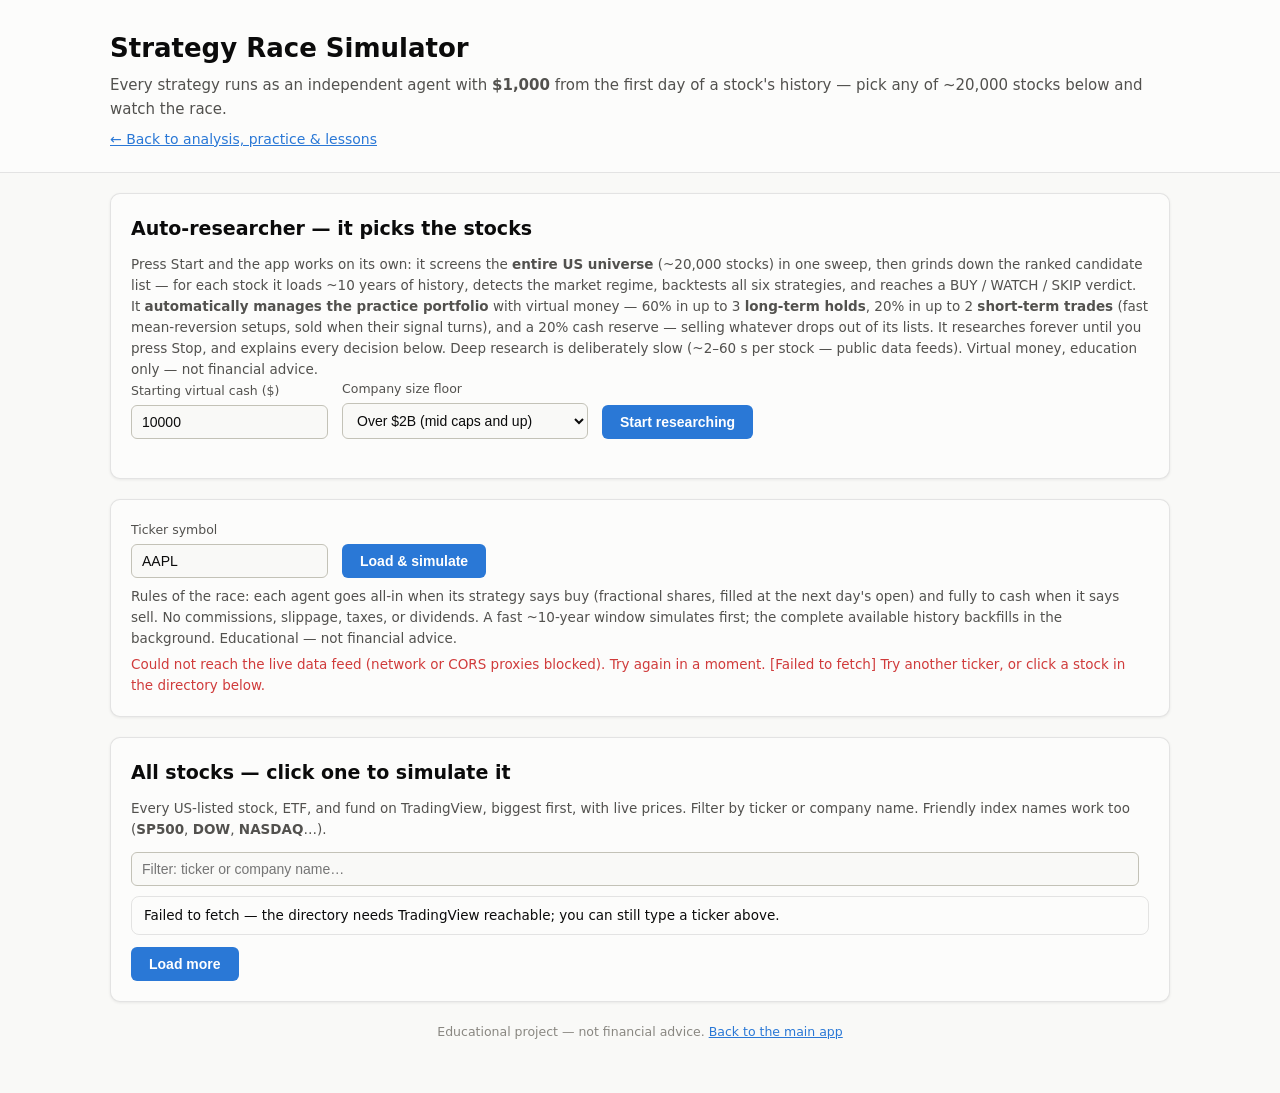
==== simulation.html @ 6d4a43d4 "updating stock analysis" ====
<!DOCTYPE html>
<html lang="en">
<head>
  <meta charset="UTF-8" />
  <meta name="viewport" content="width=device-width, initial-scale=1.0" />
  <title>Strategy Race Simulator — Stock Analysis &amp; Strategy Lab</title>
  <!-- ?v= busts stale browser caches — bump it when shipping changes -->
  <link rel="stylesheet" href="css/styles.css?v=13" />
</head>
<body>
  <header class="app-header">
    <div class="header-inner">
      <h1>Strategy Race Simulator</h1>
      <p class="subtitle">Every strategy runs as an independent agent with <b>$1,000</b> from the first day of a stock's history — pick any of ~20,000 stocks below and watch the race.</p>
      <p class="header-links"><a href="index.html">&larr; Back to analysis, practice &amp; lessons</a></p>
    </div>
  </header>

  <main class="container">

    <!-- ============ Auto-researcher ============ -->
    <section class="panel" id="auto-panel" aria-label="Auto researcher">
      <h2>Auto-researcher — it picks the stocks</h2>
      <p class="hint">
        Press Start and the app works on its own: it screens the <b>entire US universe</b>
        (~20,000 stocks) in one sweep, then grinds down the ranked candidate list — for each stock
        it loads ~10 years of history, detects the market regime, backtests all six strategies,
        and reaches a BUY / WATCH / SKIP verdict. It <b>automatically manages the practice
        portfolio</b> with virtual money — 60% in up to 3 <b>long-term holds</b>, 20% in up to 2
        <b>short-term trades</b> (fast mean-reversion setups, sold when their signal turns), and a
        20% cash reserve — selling whatever drops out of its lists. It researches forever until
        you press Stop, and explains every decision below. Deep research is
        deliberately slow (~2–60&nbsp;s per stock — public data feeds). Virtual money, education
        only — not financial advice.
      </p>
      <div class="controls-row">
        <div class="control">
          <label for="auto-capital">Starting virtual cash ($)</label>
          <input id="auto-capital" type="number" value="10000" min="100" step="100" />
        </div>
        <div class="control">
          <label for="auto-mincap">Company size floor</label>
          <select id="auto-mincap">
            <option value="300000000">Over $300M (small caps and up)</option>
            <option value="2000000000" selected>Over $2B (mid caps and up)</option>
            <option value="10000000000">Over $10B (large caps only)</option>
          </select>
        </div>
        <div class="control control-btn">
          <button id="auto-start" class="btn btn-primary" type="button">Start researching</button>
        </div>
      </div>
      <p class="status" id="auto-status" role="status"></p>
      <div class="tiles" id="auto-portfolio" hidden></div>
      <div id="auto-brief" hidden>
        <div class="reco-card" id="auto-summary"></div>
        <div class="table-wrap" id="auto-holdings-wrap" hidden>
          <h3>What it holds right now</h3>
          <table id="auto-holdings">
            <thead>
              <tr>
                <th>Holding</th>
                <th>Plan</th>
                <th>Strategy</th>
                <th>Invested</th>
                <th>Now worth</th>
                <th>Return</th>
                <th>Held since</th>
              </tr>
            </thead>
            <tbody></tbody>
          </table>
        </div>
      </div>
      <div class="auto-log" id="auto-log" hidden></div>
      <div id="auto-results" hidden>
        <div class="reco-card" id="auto-reco"></div>
        <p class="hint" id="auto-table-note"></p>
        <div class="table-wrap">
          <table id="auto-table">
            <thead>
              <tr>
                <th>#</th>
                <th>Stock</th>
                <th>Verdict</th>
                <th>Score</th>
                <th>TV rating</th>
                <th>Best strategy</th>
                <th>Signal</th>
                <th>Strategy vs B&amp;H</th>
                <th>Regime / reason</th>
              </tr>
            </thead>
            <tbody></tbody>
          </table>
        </div>
        <div class="sim-actions">
          <button id="auto-save" class="btn btn-primary" type="button">Save research report (JSON)</button>
        </div>
      </div>
    </section>

    <!-- ============ Pick a stock ============ -->
    <section class="panel" aria-label="Simulation controls">
      <div class="controls-row">
        <div class="control">
          <label for="symbol-input">Ticker symbol</label>
          <input id="symbol-input" type="text" value="AAPL" autocomplete="off" spellcheck="false" placeholder="e.g. AAPL, MSFT, SP500" />
        </div>
        <div class="control control-btn">
          <button id="sim-load-btn" class="btn btn-primary" type="button">Load &amp; simulate</button>
        </div>
      </div>
      <p class="hint">
        Rules of the race: each agent goes all-in when its strategy says buy (fractional shares,
        filled at the next day's open) and fully to cash when it says sell. No commissions,
        slippage, taxes, or dividends. A fast ~10-year window simulates first; the complete
        available history backfills in the background. Educational — not financial advice.
      </p>
      <p class="status" id="sim-status" role="status"></p>
    </section>

    <!-- ============ The race ============ -->
    <section class="panel" id="sim-section" hidden>
      <h2 id="sim-title">Strategy race</h2>
      <div class="chart-toggles" role="group" aria-label="Simulation chart options">
        <label class="toggle"><input type="checkbox" id="sim-log" /> Log scale</label>
      </div>
      <div class="legend" id="sim-legend"></div>
      <div class="chart-wrap">
        <canvas id="sim-chart" height="320"></canvas>
      </div>
      <p class="hint" id="sim-point-note"></p>
      <div class="table-wrap">
        <table id="sim-table">
          <caption id="sim-caption"></caption>
          <thead>
            <tr>
              <th>Agent (strategy)</th>
              <th>Final value</th>
              <th>Total return</th>
              <th>Growth / year</th>
              <th>Max drawdown</th>
              <th>Trades</th>
              <th>Win rate</th>
              <th>Right now</th>
            </tr>
          </thead>
          <tbody></tbody>
        </table>
      </div>
      <div class="sim-actions">
        <button id="sim-save-json" class="btn btn-primary" type="button">Save results to file (JSON)</button>
        <button id="sim-save-csv" class="btn btn-secondary" type="button">Save equity curves (CSV)</button>
      </div>
      <p class="hint">The JSON file holds the leaderboard, every agent's stats, and its full trade log; the CSV holds the day-by-day portfolio value of every agent — ready for a spreadsheet.</p>

      <div class="table-wrap" id="sim-compare-wrap" hidden>
        <h3>Stocks you've raced this session</h3>
        <table id="sim-compare">
          <thead>
            <tr>
              <th>Symbol</th>
              <th>Period</th>
              <th>Days</th>
              <th>Race winner</th>
              <th>Winner's $1,000 became</th>
              <th>Buy &amp; Hold's $1,000</th>
            </tr>
          </thead>
          <tbody></tbody>
        </table>
        <p class="hint">Click any row to jump back to that stock's race.</p>
      </div>
    </section>

    <!-- ============ All stocks ============ -->
    <section class="panel" aria-label="All stocks">
      <h2>All stocks — click one to simulate it</h2>
      <p class="hint">Every US-listed stock, ETF, and fund on TradingView, biggest first, with live prices. Filter by ticker or company name. Friendly index names work too (<b>SP500</b>, <b>DOW</b>, <b>NASDAQ</b>…).</p>
      <div class="dir-controls">
        <input id="sim-dir-filter" type="text" placeholder="Filter: ticker or company name…" autocomplete="off" />
        <span class="hint" id="sim-dir-count"></span>
      </div>
      <div class="dir-list" id="sim-dir-list"></div>
      <button class="btn btn-primary" id="sim-dir-more" type="button">Load more</button>
    </section>

    <footer class="app-footer">
      <p>Educational project — not financial advice. <a href="index.html">Back to the main app</a></p>
    </footer>
  </main>

  <script src="js/indicators.js?v=13"></script>
  <script src="js/data.js?v=13"></script>
  <script src="js/strategies.js?v=13"></script>
  <script src="js/simulation.js?v=13"></script>
  <script src="js/practice.js?v=13"></script>
  <script src="js/chart.js?v=13"></script>
  <script src="js/sim-page.js?v=13"></script>
  <script src="js/auto-research.js?v=13"></script>
</body>
</html>
---- css/styles.css ----
/* ============================================================
   Theme tokens — light by default, dark via prefers-color-scheme.
   Series colors are a validated categorical palette; status
   green/red are reserved for up/down and never used as a series.
   ============================================================ */
:root {
  --page:            #f9f9f7;
  --surface-1:       #fcfcfb;
  --text-primary:    #0b0b0b;
  --text-secondary:  #52514e;
  --text-muted:      #898781;
  --gridline:        #e1e0d9;
  --baseline:        #c3c2b7;
  --border:          rgba(11, 11, 11, 0.10);

  --series-1: #2a78d6;   /* blue   — price / primary line */
  --series-2: #1baf7a;   /* aqua   — SMA 20 */
  --series-3: #eda100;   /* yellow — SMA 50 */
  --series-4: #4a3aa7;   /* violet — Bollinger */
  --diverge-neg: #e34948; /* red pole of blue<->red diverging (MACD histogram) */

  /* Simulation agents — first six slots of the validated categorical
     order (adjacent-pair CVD-safe); one fixed color per strategy. */
  --sim-1: #2a78d6;   /* blue    — MA Crossover */
  --sim-2: #eb6834;   /* orange  — RSI Reversion */
  --sim-3: #1baf7a;   /* aqua    — MACD Momentum */
  --sim-4: #eda100;   /* yellow  — Bollinger Reversion */
  --sim-5: #e87ba4;   /* magenta — TS Momentum */
  --sim-6: #008300;   /* green   — Buy & Hold */

  --status-good:     #0ca30c;
  --status-critical: #d03b3b;
  --delta-up:        #006300;
  --delta-down:      #d03b3b;

  --accent:       #2a78d6;
  --accent-ink:   #ffffff;
  --radius: 10px;
  --shadow: 0 1px 3px rgba(11, 11, 11, 0.07);
}

@media (prefers-color-scheme: dark) {
  :root {
    --page:            #0d0d0d;
    --surface-1:       #1a1a19;
    --text-primary:    #ffffff;
    --text-secondary:  #c3c2b7;
    --text-muted:      #898781;
    --gridline:        #2c2c2a;
    --baseline:        #383835;
    --border:          rgba(255, 255, 255, 0.10);

    --series-1: #3987e5;
    --series-2: #199e70;
    --series-3: #c98500;
    --series-4: #9085e9;
    --diverge-neg: #e66767;

    --sim-1: #3987e5;
    --sim-2: #d95926;
    --sim-3: #199e70;
    --sim-4: #c98500;
    --sim-5: #d55181;
    --sim-6: #008300;

    --status-good:     #0ca30c;
    --status-critical: #d03b3b;
    --delta-up:        #0ca30c;
    --delta-down:      #e66767;

    --accent:     #3987e5;
    --accent-ink: #0b0b0b;
  }
}

* { box-sizing: border-box; }

/* The hidden attribute must always win, even over display:grid/flex rules. */
[hidden] { display: none !important; }

body {
  margin: 0;
  background: var(--page);
  color: var(--text-primary);
  font-family: system-ui, -apple-system, "Segoe UI", sans-serif;
  line-height: 1.55;
}

a { color: var(--accent); }

/* ============ Layout ============ */
.app-header {
  background: var(--surface-1);
  border-bottom: 1px solid var(--border);
  padding: 28px 0 22px;
}
.header-inner, .container {
  max-width: 1100px;
  margin: 0 auto;
  padding: 0 20px;
}
.app-header h1 { margin: 0 0 6px; font-size: 26px; }
.subtitle { margin: 0; color: var(--text-secondary); font-size: 15px; }

.container { padding-top: 20px; padding-bottom: 40px; }

.panel {
  background: var(--surface-1);
  border: 1px solid var(--border);
  border-radius: var(--radius);
  box-shadow: var(--shadow);
  padding: 20px;
  margin-bottom: 20px;
}
.panel h2 { margin: 0 0 10px; font-size: 19px; }
.panel h3 { margin: 22px 0 8px; font-size: 15px; }

.hint { color: var(--text-secondary); font-size: 13.5px; margin: 8px 0 0; }
.muted { color: var(--text-muted); }

/* ============ Controls ============ */
.controls-row {
  display: flex;
  flex-wrap: wrap;
  gap: 14px;
  align-items: flex-end;
}
.control { display: flex; flex-direction: column; gap: 4px; }
.control label { font-size: 12.5px; color: var(--text-secondary); }
.control input, .control select {
  background: var(--page);
  color: var(--text-primary);
  border: 1px solid var(--baseline);
  border-radius: 6px;
  padding: 8px 10px;
  font-size: 14px;
  min-width: 160px;
}
.control input:focus, .control select:focus {
  outline: 2px solid var(--accent);
  outline-offset: 1px;
}
.btn {
  border: none;
  border-radius: 6px;
  padding: 9px 18px;
  font-size: 14px;
  font-weight: 600;
  cursor: pointer;
}
.btn-primary { background: var(--accent); color: var(--accent-ink); }
.btn-primary:hover { filter: brightness(1.08); }
.btn-primary:disabled { opacity: 0.6; cursor: wait; }
.btn-secondary {
  background: var(--page);
  color: var(--text-secondary);
  border: 1px solid var(--baseline);
}
.btn-secondary:hover { border-color: var(--accent); color: var(--text-primary); }

.symbol-box { display: flex; gap: 8px; }
.symbol-box input { min-width: 110px; flex: 1; }

/* ============ Symbol directory (Browse all) ============ */
.dir-controls { display: flex; gap: 10px; align-items: center; margin: 12px 0 10px; flex-wrap: wrap; }
.dir-controls input {
  flex: 1;
  min-width: 200px;
  background: var(--page);
  border: 1px solid var(--baseline);
  border-radius: 6px;
  padding: 8px 10px;
  color: var(--text-primary);
  font-size: 14px;
}
.dir-controls input:focus { outline: 2px solid var(--accent); outline-offset: 1px; }
.dir-list {
  max-height: 50vh;
  overflow-y: auto;
  border: 1px solid var(--border);
  border-radius: 8px;
  margin-bottom: 12px;
}
.dir-row {
  display: flex;
  gap: 10px;
  align-items: baseline;
  width: 100%;
  text-align: left;
  background: none;
  border: none;
  border-bottom: 1px solid var(--gridline);
  padding: 8px 12px;
  font: inherit;
  font-size: 13.5px;
  color: var(--text-primary);
  cursor: pointer;
}
.dir-row:last-child { border-bottom: none; }
.dir-row:hover { background: color-mix(in srgb, var(--accent) 10%, transparent); }
.dir-sym { font-weight: 700; min-width: 64px; }
.dir-name { flex: 1; color: var(--text-secondary); overflow: hidden; text-overflow: ellipsis; white-space: nowrap; }
.dir-price { font-variant-numeric: tabular-nums; }
.dir-chg { min-width: 62px; text-align: right; font-variant-numeric: tabular-nums; }
.dir-chg.up { color: var(--delta-up); }
.dir-chg.down { color: var(--delta-down); }
.dir-cap { color: var(--text-muted); min-width: 54px; text-align: right; font-size: 12px; }
#dir-more { width: 100%; }

.status { font-size: 13.5px; margin: 6px 0 0; min-height: 1em; color: var(--text-secondary); }
.status.error { color: var(--status-critical); }

/* ============ Symbol search ============ */
.search-row { margin-top: 14px; }
.search-control { position: relative; max-width: 520px; }
.search-box { display: flex; gap: 8px; }
.search-box input { flex: 1; }
.search-results {
  position: absolute;
  top: 100%;
  left: 0;
  right: 0;
  z-index: 50;
  background: var(--surface-1);
  border: 1px solid var(--border);
  border-radius: 8px;
  box-shadow: 0 6px 20px rgba(0,0,0,0.25);
  margin-top: 4px;
  overflow: hidden;
}
.search-result {
  display: flex;
  justify-content: space-between;
  align-items: baseline;
  gap: 10px;
  width: 100%;
  text-align: left;
  background: none;
  border: none;
  border-bottom: 1px solid var(--gridline);
  padding: 8px 12px;
  font: inherit;
  font-size: 13.5px;
  color: var(--text-primary);
  cursor: pointer;
}
.search-result:last-child { border-bottom: none; }
.search-result:hover { background: color-mix(in srgb, var(--accent) 10%, transparent); }
.search-result .sr-symbol { font-weight: 700; white-space: nowrap; }
.search-result .sr-name {
  flex: 1;
  color: var(--text-secondary);
  overflow: hidden;
  text-overflow: ellipsis;
  white-space: nowrap;
}
.search-result .sr-exch { color: var(--text-muted); font-size: 12px; white-space: nowrap; }

/* ============ Stat tiles ============ */
.tiles {
  display: grid;
  grid-template-columns: repeat(auto-fit, minmax(170px, 1fr));
  gap: 14px;
  margin-bottom: 20px;
}
.tile {
  background: var(--surface-1);
  border: 1px solid var(--border);
  border-radius: var(--radius);
  box-shadow: var(--shadow);
  padding: 14px 16px;
}
.tile-label { font-size: 12.5px; color: var(--text-secondary); }
.tile-value { font-size: 24px; font-weight: 600; margin: 2px 0; }
.tile-delta { font-size: 12.5px; font-weight: 600; }
.tile-delta.up   { color: var(--delta-up); }
.tile-delta.down { color: var(--delta-down); }
.tile-delta.muted { color: var(--text-muted); font-weight: 400; }

/* ============ Charts ============ */
.chart-header {
  display: flex;
  flex-wrap: wrap;
  justify-content: space-between;
  align-items: baseline;
  gap: 10px;
}
.chart-toggles { display: flex; flex-wrap: wrap; gap: 12px; }
.toggle {
  font-size: 13px;
  color: var(--text-secondary);
  display: inline-flex;
  align-items: center;
  gap: 5px;
  cursor: pointer;
}

.legend {
  display: flex;
  flex-wrap: wrap;
  gap: 16px;
  margin: 8px 0 4px;
  font-size: 12.5px;
  color: var(--text-secondary);
}
.legend-item { display: inline-flex; align-items: center; gap: 6px; }
.legend-swatch {
  width: 14px; height: 3px; border-radius: 2px; display: inline-block;
}
.legend-swatch.dot { width: 9px; height: 9px; border-radius: 50%; }

.chart-tools {
  display: flex;
  flex-wrap: wrap;
  align-items: center;
  gap: 6px;
  margin: 12px 0 2px;
}
.tools-label { font-size: 12.5px; color: var(--text-secondary); margin-right: 2px; }
.tool-btn {
  background: var(--page);
  color: var(--text-secondary);
  border: 1px solid var(--baseline);
  border-radius: 6px;
  padding: 4px 12px;
  font-size: 12.5px;
  font-weight: 600;
  cursor: pointer;
}
.tool-btn:hover { border-color: var(--accent); color: var(--text-primary); }
.tool-btn.active {
  background: var(--accent);
  border-color: var(--accent);
  color: var(--accent-ink);
}
.tool-btn.tool-reset { margin-left: 8px; }
.tool-hint { font-size: 12px; color: var(--text-muted); margin-left: 6px; }

.chart-wrap { position: relative; }
.chart-wrap canvas {
  width: 100%;
  display: block;
  /* A click/tap must never zoom the page or select text around the chart. */
  touch-action: manipulation;
  user-select: none;
  -webkit-user-select: none;
  -webkit-tap-highlight-color: transparent;
}
.subchart-title {
  font-size: 13px !important;
  color: var(--text-secondary);
  margin: 18px 0 4px !important;
  font-weight: 600;
}

/* Details card for the clicked chart point */
.point-details {
  position: relative;
  border: 1px solid var(--border);
  border-left: 4px solid var(--accent);
  border-radius: var(--radius);
  background: color-mix(in srgb, var(--accent) 4%, var(--surface-1));
  padding: 12px 16px;
  margin: 10px 0 4px;
}
.pd-date { font-weight: 600; font-size: 14px; margin-bottom: 8px; }
.pd-grid {
  display: grid;
  grid-template-columns: repeat(auto-fill, minmax(118px, 1fr));
  gap: 8px 16px;
}
.pd-label { font-size: 11.5px; color: var(--text-muted); white-space: nowrap; }
.pd-value {
  font-size: 14px;
  font-weight: 600;
  font-variant-numeric: tabular-nums;
  /* Never wrap: a value spilling to a second line would change the panel
     height on every click and shift the charts below it. */
  white-space: nowrap;
}
.pd-value.up   { color: var(--delta-up); }
.pd-value.down { color: var(--delta-down); }

/* ============ Tables ============ */
.table-wrap { overflow-x: auto; margin-top: 12px; }
table {
  border-collapse: collapse;
  width: 100%;
  font-size: 13px;
}
caption {
  text-align: left;
  color: var(--text-secondary);
  font-size: 12.5px;
  padding-bottom: 6px;
}
th, td {
  text-align: right;
  padding: 7px 10px;
  border-bottom: 1px solid var(--gridline);
  font-variant-numeric: tabular-nums;
  white-space: nowrap;
}
th:first-child, td:first-child { text-align: left; }
th {
  color: var(--text-secondary);
  font-weight: 600;
  border-bottom: 1px solid var(--baseline);
}
tr.recommended td { background: color-mix(in srgb, var(--accent) 8%, transparent); }

.signal-badge {
  display: inline-flex;
  align-items: center;
  gap: 5px;
  font-weight: 600;
  font-size: 12.5px;
  padding: 2px 9px;
  border-radius: 999px;
  border: 1px solid var(--border);
}
.signal-buy  { color: var(--delta-up); }
.signal-sell { color: var(--delta-down); }
.signal-hold { color: var(--text-secondary); }

/* ============ Recommendation card ============ */
.reco-card {
  border: 1px solid var(--border);
  border-left: 4px solid var(--accent);
  border-radius: var(--radius);
  padding: 16px 18px;
  margin: 6px 0 8px;
  background: color-mix(in srgb, var(--accent) 5%, var(--surface-1));
}
.reco-card h3 { margin: 0 0 4px !important; font-size: 17px !important; }
.reco-card .reco-signal { margin: 6px 0; }
.reco-card p { margin: 6px 0; font-size: 14px; color: var(--text-secondary); }
.reco-card ul { margin: 6px 0; padding-left: 20px; font-size: 14px; color: var(--text-secondary); }
.reco-card .learn-link {
  background: none; border: none; padding: 0;
  color: var(--accent); font-size: 14px; cursor: pointer; text-decoration: underline;
}

/* ============ Buy verdict & position sizing ============ */
.plan-block {
  border-top: 1px solid var(--border);
  margin-top: 14px;
  padding-top: 12px;
}
.plan-block h4 { margin: 0 0 8px; font-size: 15px; color: var(--text-primary); }
.plan-capital { font-size: 13.5px; color: var(--text-secondary); margin-bottom: 8px; }
.plan-capital input {
  width: 110px;
  background: var(--page);
  border: 1px solid var(--baseline);
  border-radius: 6px;
  padding: 5px 8px;
  color: var(--text-primary);
  font-size: 13.5px;
  font-variant-numeric: tabular-nums;
}
.plan-verdict { font-size: 14.5px; margin: 8px 0; }
.plan-verdict.no-buy b { color: var(--delta-down); }
.plan-verdict.ok-buy b { color: var(--delta-up); }
.plan-details { margin: 6px 0; padding-left: 20px; font-size: 13.5px; color: var(--text-secondary); }

/* ============ Learn grid ============ */
.learn-group-title {
  margin: 22px 0 0;
  font-size: 15px;
}
.learn-group-title .muted { font-weight: 400; font-size: 13px; }
.learn-grid {
  display: grid;
  grid-template-columns: repeat(auto-fill, minmax(240px, 1fr));
  gap: 14px;
  margin-top: 14px;
}
.learn-card {
  text-align: left;
  background: var(--page);
  border: 1px solid var(--border);
  border-radius: var(--radius);
  padding: 16px;
  cursor: pointer;
  font: inherit;
  color: inherit;
  transition: border-color 0.15s, transform 0.15s;
}
.learn-card:hover { border-color: var(--accent); transform: translateY(-2px); }
.learn-card h3 { margin: 0 0 6px; font-size: 15px; }
.learn-card .card-type {
  display: inline-block;
  font-size: 11px;
  font-weight: 600;
  text-transform: uppercase;
  letter-spacing: 0.05em;
  color: var(--text-muted);
  margin-bottom: 8px;
}
.learn-card p { margin: 0; font-size: 13px; color: var(--text-secondary); }

/* ============ Modal ============ */
.modal-backdrop[hidden] { display: none; }
.modal-backdrop {
  position: fixed;
  inset: 0;
  background: rgba(0, 0, 0, 0.45);
  display: flex;
  align-items: flex-start;
  justify-content: center;
  padding: 40px 16px;
  overflow-y: auto;
  z-index: 100;
}
.modal {
  position: relative;
  background: var(--surface-1);
  border-radius: 12px;
  max-width: 680px;
  width: 100%;
  padding: 26px 28px;
  box-shadow: 0 10px 40px rgba(0,0,0,0.3);
}
.modal h2 { margin: 0 0 2px; font-size: 21px; }
.modal .lesson-type { color: var(--text-muted); font-size: 12.5px; text-transform: uppercase; letter-spacing: 0.05em; font-weight: 600; }
.modal h3 { margin: 18px 0 6px; font-size: 15px; }
.modal p, .modal li { font-size: 14px; color: var(--text-secondary); }
.modal ul, .modal ol { padding-left: 22px; margin: 6px 0; }
.modal code {
  background: var(--page);
  border: 1px solid var(--border);
  border-radius: 4px;
  padding: 1px 6px;
  font-size: 12.5px;
}
.modal .rule-box {
  background: var(--page);
  border: 1px solid var(--border);
  border-radius: 8px;
  padding: 12px 14px;
  margin: 8px 0;
  font-size: 13.5px;
}
.modal .rule-box b { color: var(--text-primary); }
.modal-close {
  position: absolute;
  top: 12px; right: 14px;
  background: none;
  border: none;
  font-size: 26px;
  line-height: 1;
  color: var(--text-muted);
  cursor: pointer;
}
.modal-close:hover { color: var(--text-primary); }
.modal .live-note {
  border-left: 3px solid var(--accent);
  padding: 8px 12px;
  margin-top: 14px;
  background: color-mix(in srgb, var(--accent) 6%, transparent);
  border-radius: 0 8px 8px 0;
  font-size: 13.5px;
}

/* ============ TradingView analysis panel ============ */
.tva-ratings {
  display: flex;
  flex-wrap: wrap;
  gap: 10px;
  margin: 12px 0 16px;
}
.rating-pill {
  border: 1px solid var(--border);
  border-radius: 10px;
  padding: 10px 16px;
  min-width: 130px;
  background: var(--page);
}
.rp-label { font-size: 11.5px; color: var(--text-muted); white-space: nowrap; }
.rp-value { font-size: 16px; font-weight: 700; white-space: nowrap; }
.rp-score { font-size: 11.5px; color: var(--text-muted); font-variant-numeric: tabular-nums; }
.rp-value.buy     { color: var(--delta-up); }
.rp-value.sell    { color: var(--delta-down); }
.rp-value.neutral { color: var(--text-secondary); }
#tva-grid { margin-bottom: 16px; }

/* ============ TradingView embed ============ */
.tv-container {
  height: 520px;
  margin-top: 12px;
  border: 1px solid var(--border);
  border-radius: 8px;
  overflow: hidden;
}

.header-links { margin: 8px 0 0; font-size: 14px; }

.sim-compare-row { cursor: pointer; }
.sim-compare-row:hover td { background: color-mix(in srgb, var(--accent) 8%, transparent); }

/* ============ Auto-researcher ============ */
.auto-log {
  font-family: Consolas, "Cascadia Mono", monospace;
  font-size: 12px;
  line-height: 1.7;
  max-height: 240px;
  overflow-y: auto;
  border: 1px solid var(--border);
  border-radius: 8px;
  background: var(--surface-1);
  padding: 10px 12px;
  margin: 12px 0;
}
.auto-log .ok   { color: var(--delta-up); }
.auto-log .fail { color: var(--delta-down); }
.auto-log .note { color: var(--text-muted); }
.auto-log .head { color: var(--text-primary); font-weight: 600; }
.auto-log .signal-badge { font-size: 10.5px; padding: 1px 7px; }

#auto-table tbody tr { cursor: pointer; }
#auto-table tbody tr:hover td { background: color-mix(in srgb, var(--accent) 8%, transparent); }

/* ============ Practice investing ============ */
.up   { color: var(--delta-up); }
.down { color: var(--delta-down); }

#practice-tabs { margin-bottom: 14px; }

.reconnect-banner {
  display: flex;
  align-items: center;
  gap: 12px;
  flex-wrap: wrap;
  padding: 10px 14px;
  margin-bottom: 12px;
  border-radius: 8px;
  border: 1px solid var(--accent);
  background: color-mix(in srgb, var(--accent) 8%, var(--surface-1));
}

.practice-storage,
.practice-actions,
.replay-controls {
  display: flex;
  align-items: center;
  gap: 8px;
  flex-wrap: wrap;
  margin: 10px 0;
}

.practice-add {
  position: relative;
  display: flex;
  align-items: center;
  gap: 8px;
  flex-wrap: wrap;
  margin: 12px 0 4px;
}
.practice-add input[type="text"],
.practice-add input[type="number"] { min-width: 240px; }
.practice-add .search-results { top: calc(100% + 4px); }

.practice-tiles { margin: 12px 0; }

.pr-asof {
  display: inline-block;
  margin-left: 6px;
  font-size: 11px;
  color: var(--text-muted);
}
.pr-name {
  color: var(--text-secondary);
  max-width: 180px;
  overflow: hidden;
  text-overflow: ellipsis;
  white-space: nowrap;
}
.pr-row-actions { white-space: nowrap; }
.pr-row-actions .btn { padding: 4px 10px; font-size: 12.5px; }
.pr-remove {
  background: none;
  border: none;
  color: var(--text-muted);
  font-size: 16px;
  cursor: pointer;
  padding: 2px 6px;
}
.pr-remove:hover { color: var(--status-critical); }

.pr-flash { animation: pr-flash 1.2s ease-out; }
@keyframes pr-flash {
  0%, 40% { background: color-mix(in srgb, var(--accent) 18%, transparent); }
  100% { background: transparent; }
}

.trade-row td { background: color-mix(in srgb, var(--accent) 5%, var(--surface-1)); }
.trade-form {
  display: flex;
  align-items: center;
  gap: 10px;
  flex-wrap: wrap;
  padding: 6px 2px;
}
.trade-form input.trade-amt { width: 120px; }

.replay-form {
  display: flex;
  align-items: flex-end;
  gap: 14px;
  flex-wrap: wrap;
  margin: 10px 0;
}
.replay-header {
  display: flex;
  align-items: center;
  justify-content: space-between;
  gap: 12px;
  flex-wrap: wrap;
  margin: 10px 0 4px;
}
.replay-header-controls {
  display: inline-flex;
  align-items: center;
  gap: 8px;
}
.replay-advisor-head {
  display: flex;
  align-items: center;
  gap: 10px;
  flex-wrap: wrap;
}

/* ============ Strategy race simulation ============ */
.sim-actions {
  display: flex;
  gap: 10px;
  flex-wrap: wrap;
  margin-top: 14px;
}

#sim-point-note { min-height: 1.4em; }

.sim-swatch {
  display: inline-block;
  width: 10px; height: 10px;
  border-radius: 3px;
  margin: 0 5px 0 10px;
  vertical-align: baseline;
}

.app-footer {
  text-align: center;
  color: var(--text-muted);
  font-size: 12.5px;
  margin-top: 10px;
}

@media (max-width: 640px) {
  .controls-row { flex-direction: column; align-items: stretch; }
  .control input, .control select { min-width: 0; width: 100%; }
}
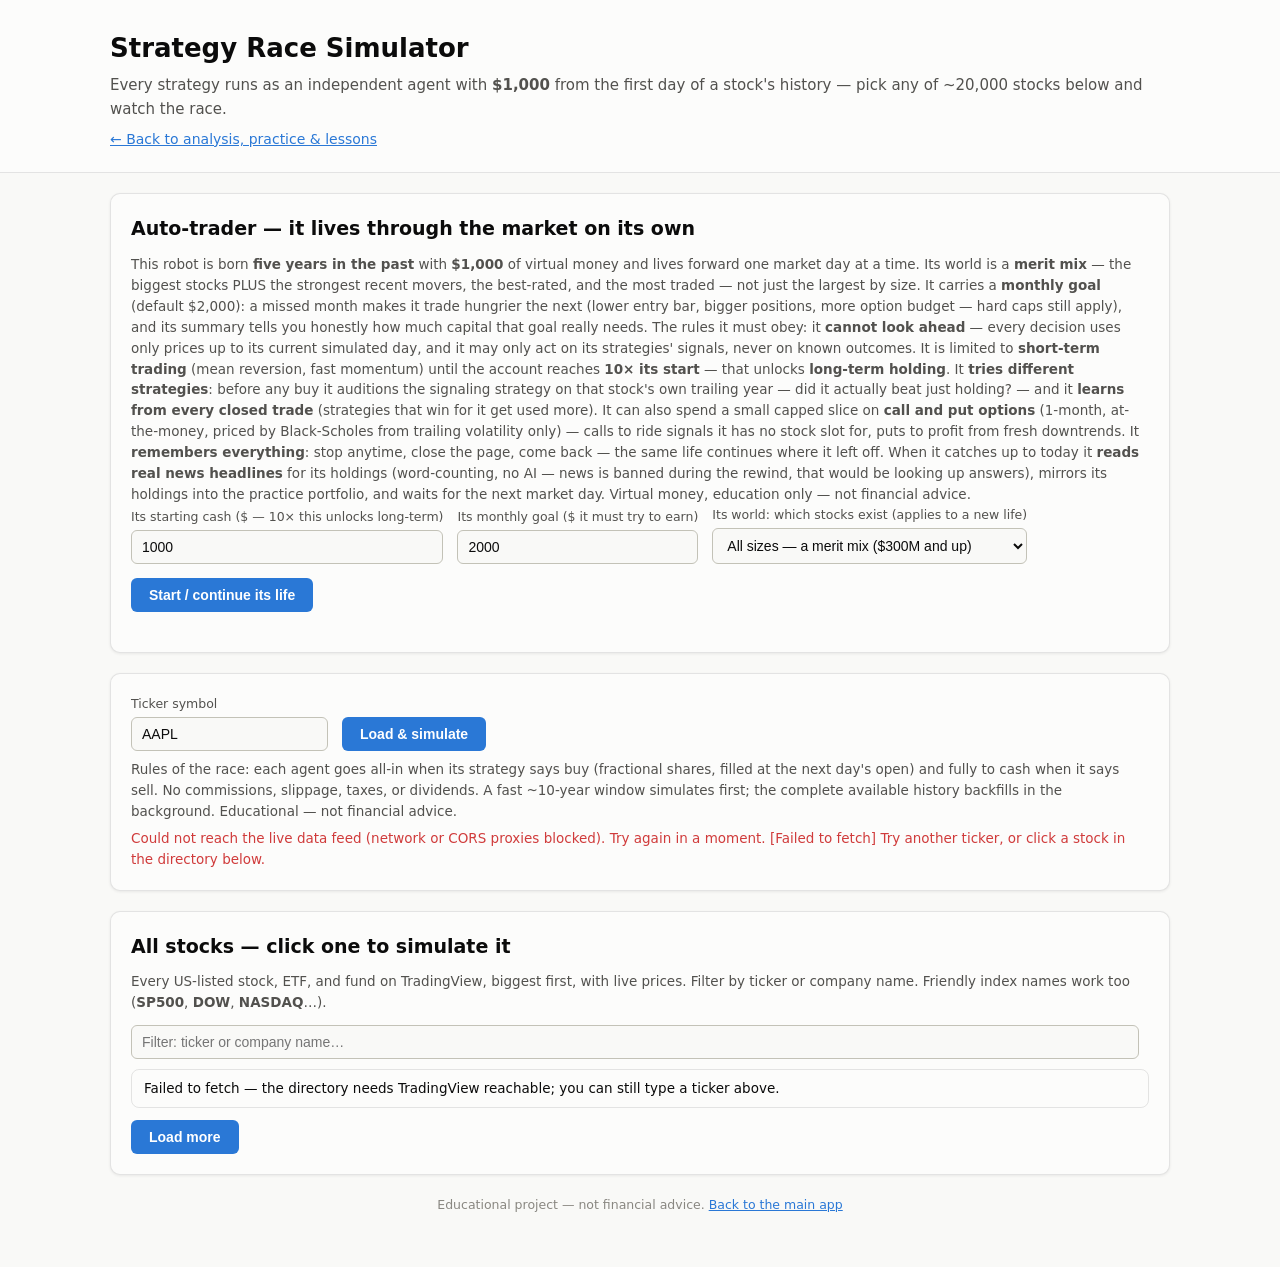
==== commit 9134733d: "adding simulation for 5 years" ====
--- a/simulation.html
+++ b/simulation.html
@@ -5,7 +5,7 @@
   <meta name="viewport" content="width=device-width, initial-scale=1.0" />
   <title>Strategy Race Simulator — Stock Analysis &amp; Strategy Lab</title>
   <!-- ?v= busts stale browser caches — bump it when shipping changes -->
-  <link rel="stylesheet" href="css/styles.css?v=13" />
+  <link rel="stylesheet" href="css/styles.css?v=17" />
 </head>
 <body>
   <header class="app-header">
@@ -18,42 +18,63 @@
 
   <main class="container">
 
-    <!-- ============ Auto-researcher ============ -->
-    <section class="panel" id="auto-panel" aria-label="Auto researcher">
-      <h2>Auto-researcher — it picks the stocks</h2>
+    <!-- ============ Auto-trader ============ -->
+    <section class="panel" id="auto-panel" aria-label="Auto trader">
+      <h2>Auto-trader — it lives through the market on its own</h2>
       <p class="hint">
-        Press Start and the app works on its own: it screens the <b>entire US universe</b>
-        (~20,000 stocks) in one sweep, then grinds down the ranked candidate list — for each stock
-        it loads ~10 years of history, detects the market regime, backtests all six strategies,
-        and reaches a BUY / WATCH / SKIP verdict. It <b>automatically manages the practice
-        portfolio</b> with virtual money — 60% in up to 3 <b>long-term holds</b>, 20% in up to 2
-        <b>short-term trades</b> (fast mean-reversion setups, sold when their signal turns), and a
-        20% cash reserve — selling whatever drops out of its lists. It researches forever until
-        you press Stop, and explains every decision below. Deep research is
-        deliberately slow (~2–60&nbsp;s per stock — public data feeds). Virtual money, education
-        only — not financial advice.
+        This robot is born <b>five years in the past</b> with <b>$1,000</b> of virtual money and
+        lives forward one market day at a time. Its world is a <b>merit mix</b> — the biggest
+        stocks PLUS the strongest recent movers, the best-rated, and the most traded — not just
+        the largest by size. It carries a <b>monthly goal</b> (default $2,000): a missed month
+        makes it trade hungrier the next (lower entry bar, bigger positions, more option budget —
+        hard caps still apply), and its summary tells you honestly how much capital that goal
+        really needs. The rules it must obey: it <b>cannot look ahead</b>
+        — every decision uses only prices up to its current simulated day, and it may only act on
+        its strategies' signals, never on known outcomes. It is limited to <b>short-term trading</b>
+        (mean reversion, fast momentum) until the account reaches <b>10× its start</b> — that
+        unlocks <b>long-term holding</b>. It <b>tries different strategies</b>: before any buy it
+        auditions the signaling strategy on that stock's own trailing year — did it actually beat
+        just holding? — and it <b>learns from every closed trade</b> (strategies that win for it
+        get used more). It can also spend a small capped slice on <b>call and put options</b>
+        (1-month, at-the-money, priced by Black-Scholes from trailing volatility only) — calls to
+        ride signals it has no stock slot for, puts to profit from fresh downtrends. It
+        <b>remembers everything</b>: stop anytime, close the page, come back —
+        the same life continues where it left off. When it catches up to today it <b>reads real
+        news headlines</b> for its holdings (word-counting, no AI — news is banned during the
+        rewind, that would be looking up answers), mirrors its holdings into the practice
+        portfolio, and waits for the next market day. Virtual money, education only — not
+        financial advice.
       </p>
       <div class="controls-row">
         <div class="control">
-          <label for="auto-capital">Starting virtual cash ($)</label>
-          <input id="auto-capital" type="number" value="10000" min="100" step="100" />
-        </div>
-        <div class="control">
-          <label for="auto-mincap">Company size floor</label>
+          <label for="auto-capital">Its starting cash ($ — 10× this unlocks long-term)</label>
+          <input id="auto-capital" type="number" value="1000" min="100" step="100" />
+        </div>
+        <div class="control">
+          <label for="auto-goal">Its monthly goal ($ it must try to earn)</label>
+          <input id="auto-goal" type="number" value="2000" min="100" step="100" />
+        </div>
+        <div class="control">
+          <label for="auto-mincap">Its world: which stocks exist (applies to a new life)</label>
           <select id="auto-mincap">
-            <option value="300000000">Over $300M (small caps and up)</option>
-            <option value="2000000000" selected>Over $2B (mid caps and up)</option>
-            <option value="10000000000">Over $10B (large caps only)</option>
+            <option value="all" selected>All sizes — a merit mix ($300M and up)</option>
+            <option value="large">Large caps only (over $10B)</option>
+            <option value="mid">Mid caps ($2B–$10B)</option>
+            <option value="small">Small caps ($300M–$2B)</option>
+            <option value="micro">Micro caps ($50M–$300M)</option>
           </select>
         </div>
         <div class="control control-btn">
-          <button id="auto-start" class="btn btn-primary" type="button">Start researching</button>
+          <button id="auto-start" class="btn btn-primary" type="button">Start / continue its life</button>
         </div>
       </div>
       <p class="status" id="auto-status" role="status"></p>
       <div class="tiles" id="auto-portfolio" hidden></div>
       <div id="auto-brief" hidden>
         <div class="reco-card" id="auto-summary"></div>
+        <div class="chart-wrap" id="auto-equity-wrap" hidden>
+          <canvas id="auto-equity" height="160"></canvas>
+        </div>
         <div class="table-wrap" id="auto-holdings-wrap" hidden>
           <h3>What it holds right now</h3>
           <table id="auto-holdings">
@@ -65,12 +86,13 @@
                 <th>Invested</th>
                 <th>Now worth</th>
                 <th>Return</th>
-                <th>Held since</th>
+                <th>Held since (simulated)</th>
               </tr>
             </thead>
             <tbody></tbody>
           </table>
         </div>
+        <div class="reco-card" id="auto-news" hidden></div>
       </div>
       <div class="auto-log" id="auto-log" hidden></div>
       <div id="auto-results" hidden>
@@ -80,23 +102,21 @@
           <table id="auto-table">
             <thead>
               <tr>
-                <th>#</th>
                 <th>Stock</th>
-                <th>Verdict</th>
-                <th>Score</th>
-                <th>TV rating</th>
-                <th>Best strategy</th>
-                <th>Signal</th>
-                <th>Strategy vs B&amp;H</th>
-                <th>Regime / reason</th>
+                <th>Position</th>
+                <th>Its trades</th>
+                <th>Win rate</th>
+                <th>P&amp;L from it</th>
               </tr>
             </thead>
             <tbody></tbody>
           </table>
         </div>
         <div class="sim-actions">
-          <button id="auto-save" class="btn btn-primary" type="button">Save research report (JSON)</button>
-        </div>
+          <button id="auto-save" class="btn btn-primary" type="button">Save its life report (JSON)</button>
+          <button id="auto-folder-btn" class="btn btn-secondary" type="button">Link data folder</button>
+        </div>
+        <p class="hint" id="auto-folder-note"></p>
       </div>
     </section>
 
@@ -191,13 +211,13 @@
     </footer>
   </main>
 
-  <script src="js/indicators.js?v=13"></script>
-  <script src="js/data.js?v=13"></script>
-  <script src="js/strategies.js?v=13"></script>
-  <script src="js/simulation.js?v=13"></script>
-  <script src="js/practice.js?v=13"></script>
-  <script src="js/chart.js?v=13"></script>
-  <script src="js/sim-page.js?v=13"></script>
-  <script src="js/auto-research.js?v=13"></script>
+  <script src="js/indicators.js?v=17"></script>
+  <script src="js/data.js?v=17"></script>
+  <script src="js/strategies.js?v=17"></script>
+  <script src="js/simulation.js?v=17"></script>
+  <script src="js/practice.js?v=17"></script>
+  <script src="js/chart.js?v=17"></script>
+  <script src="js/sim-page.js?v=17"></script>
+  <script src="js/auto-research.js?v=17"></script>
 </body>
 </html>
--- a/css/styles.css
+++ b/css/styles.css
@@ -621,6 +621,12 @@
 #auto-table tbody tr { cursor: pointer; }
 #auto-table tbody tr:hover td { background: color-mix(in srgb, var(--accent) 8%, transparent); }
 
+/* The auto-trader's present-day news check */
+.news-block { margin: 10px 0 4px; }
+.news-list { margin: 6px 0 0 18px; padding: 0; }
+.news-list li { margin: 3px 0; }
+.news-src { color: var(--text-muted); font-size: 12px; white-space: nowrap; }
+
 /* ============ Practice investing ============ */
 .up   { color: var(--delta-up); }
 .down { color: var(--delta-down); }
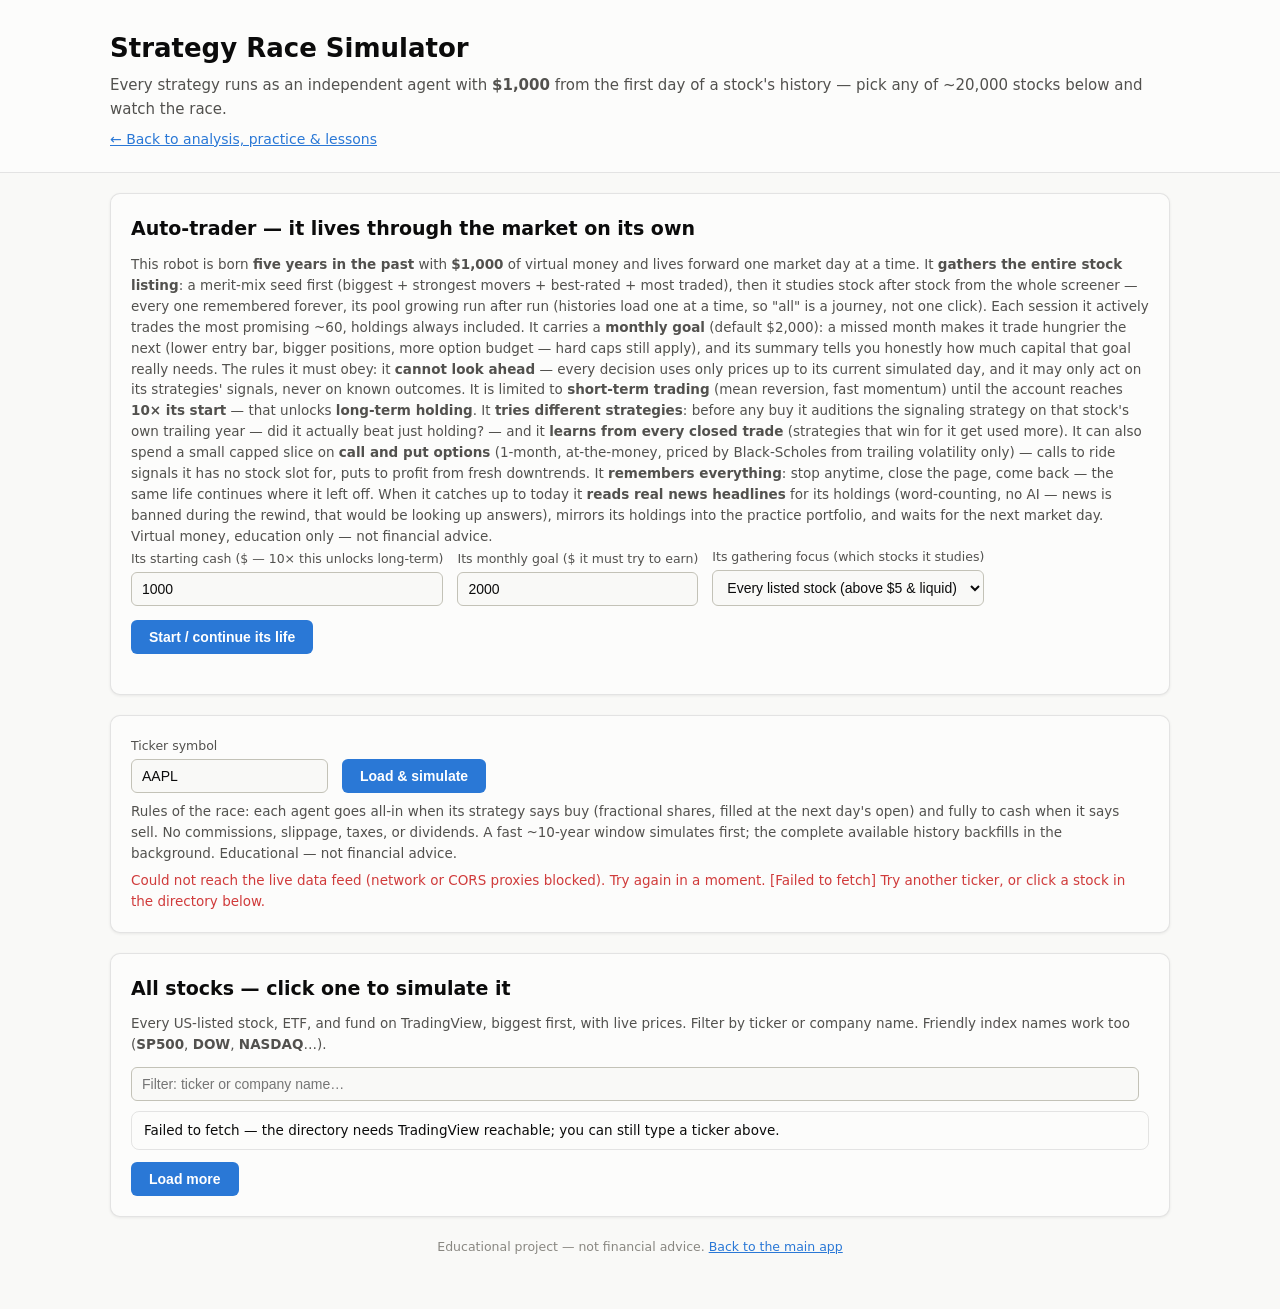
==== commit 6e1acb5e: "fixing simulation only do 20 instead of all the stocks" ====
--- a/simulation.html
+++ b/simulation.html
@@ -5,7 +5,7 @@
   <meta name="viewport" content="width=device-width, initial-scale=1.0" />
   <title>Strategy Race Simulator — Stock Analysis &amp; Strategy Lab</title>
   <!-- ?v= busts stale browser caches — bump it when shipping changes -->
-  <link rel="stylesheet" href="css/styles.css?v=17" />
+  <link rel="stylesheet" href="css/styles.css?v=18" />
 </head>
 <body>
   <header class="app-header">
@@ -23,9 +23,12 @@
       <h2>Auto-trader — it lives through the market on its own</h2>
       <p class="hint">
         This robot is born <b>five years in the past</b> with <b>$1,000</b> of virtual money and
-        lives forward one market day at a time. Its world is a <b>merit mix</b> — the biggest
-        stocks PLUS the strongest recent movers, the best-rated, and the most traded — not just
-        the largest by size. It carries a <b>monthly goal</b> (default $2,000): a missed month
+        lives forward one market day at a time. It <b>gathers the entire stock listing</b>: a
+        merit-mix seed first (biggest + strongest movers + best-rated + most traded), then it
+        studies stock after stock from the whole screener — every one remembered forever, its
+        pool growing run after run (histories load one at a time, so "all" is a journey, not one
+        click). Each session it actively trades the most promising ~60, holdings always included.
+        It carries a <b>monthly goal</b> (default $2,000): a missed month
         makes it trade hungrier the next (lower entry bar, bigger positions, more option budget —
         hard caps still apply), and its summary tells you honestly how much capital that goal
         really needs. The rules it must obey: it <b>cannot look ahead</b>
@@ -55,9 +58,9 @@
           <input id="auto-goal" type="number" value="2000" min="100" step="100" />
         </div>
         <div class="control">
-          <label for="auto-mincap">Its world: which stocks exist (applies to a new life)</label>
+          <label for="auto-mincap">Its gathering focus (which stocks it studies)</label>
           <select id="auto-mincap">
-            <option value="all" selected>All sizes — a merit mix ($300M and up)</option>
+            <option value="all" selected>Every listed stock (above $5 &amp; liquid)</option>
             <option value="large">Large caps only (over $10B)</option>
             <option value="mid">Mid caps ($2B–$10B)</option>
             <option value="small">Small caps ($300M–$2B)</option>
@@ -211,13 +214,13 @@
     </footer>
   </main>
 
-  <script src="js/indicators.js?v=17"></script>
-  <script src="js/data.js?v=17"></script>
-  <script src="js/strategies.js?v=17"></script>
-  <script src="js/simulation.js?v=17"></script>
-  <script src="js/practice.js?v=17"></script>
-  <script src="js/chart.js?v=17"></script>
-  <script src="js/sim-page.js?v=17"></script>
-  <script src="js/auto-research.js?v=17"></script>
+  <script src="js/indicators.js?v=18"></script>
+  <script src="js/data.js?v=18"></script>
+  <script src="js/strategies.js?v=18"></script>
+  <script src="js/simulation.js?v=18"></script>
+  <script src="js/practice.js?v=18"></script>
+  <script src="js/chart.js?v=18"></script>
+  <script src="js/sim-page.js?v=18"></script>
+  <script src="js/auto-research.js?v=18"></script>
 </body>
 </html>
